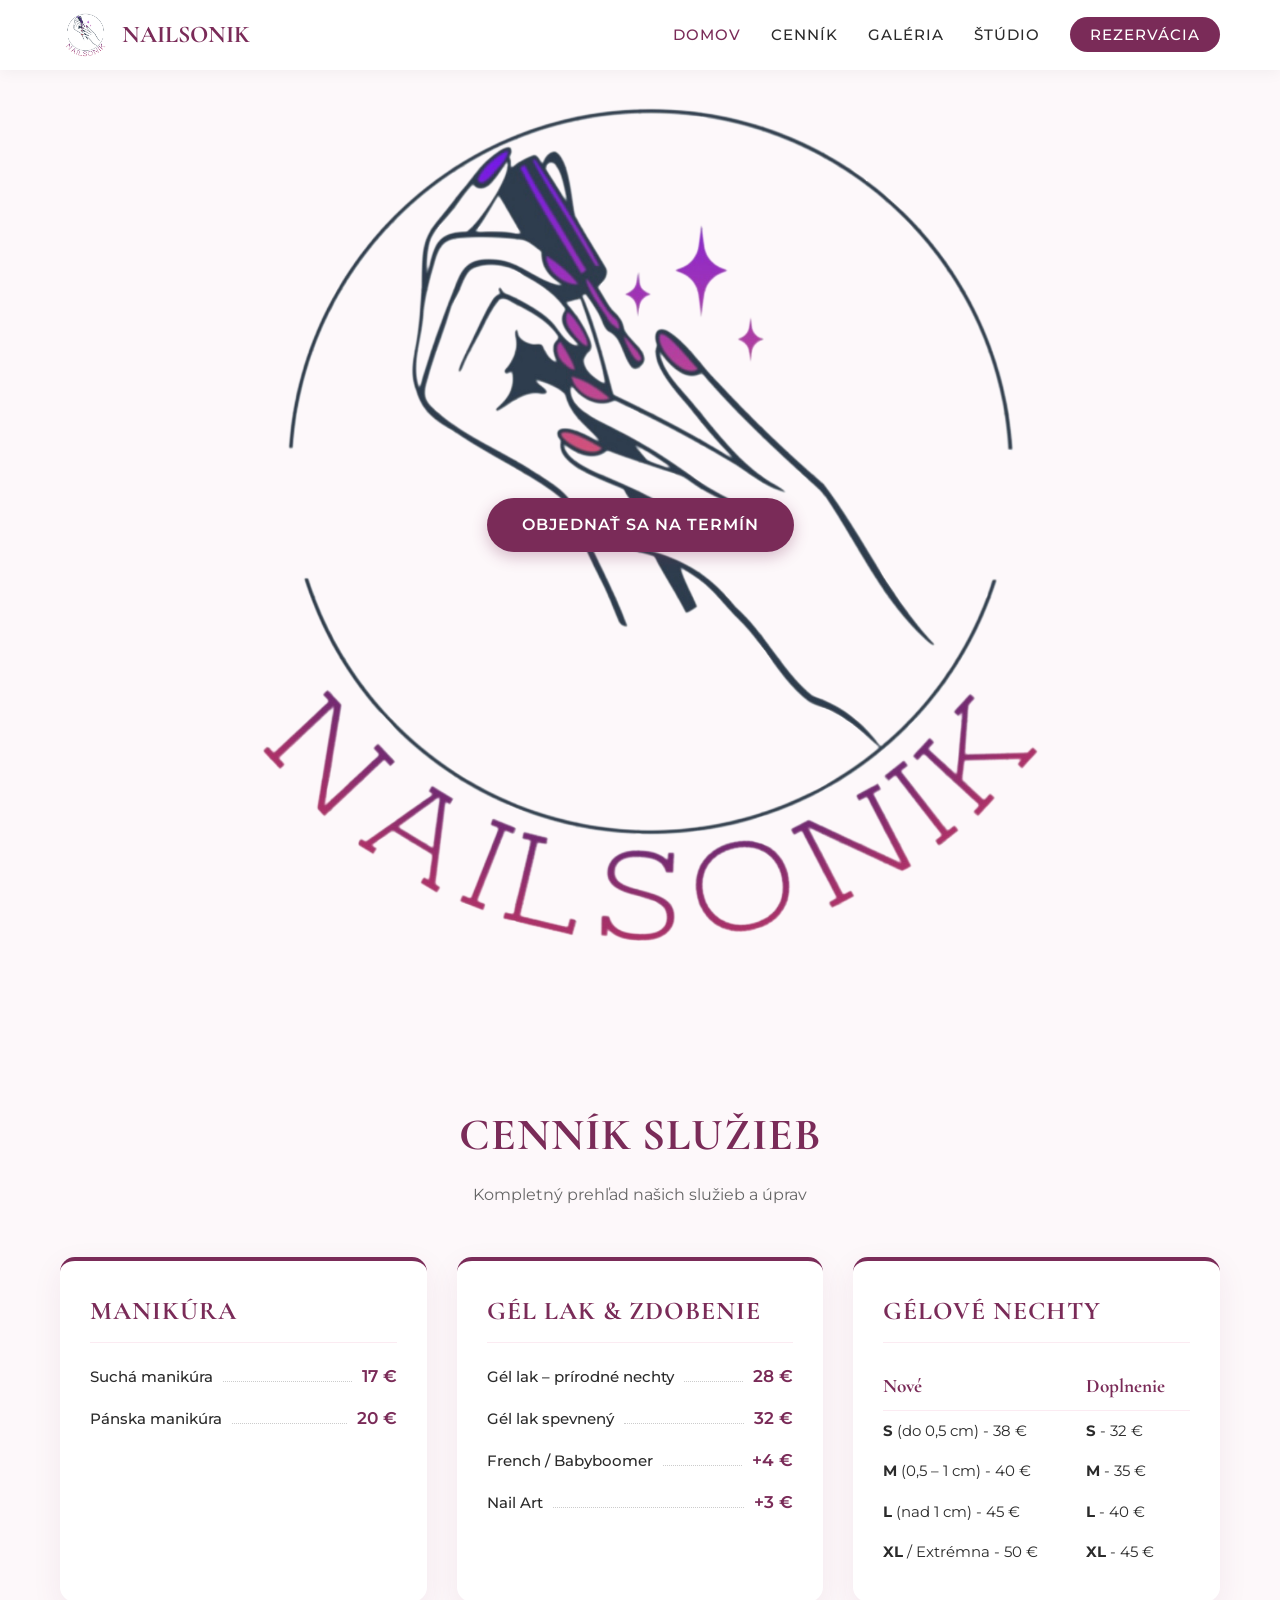
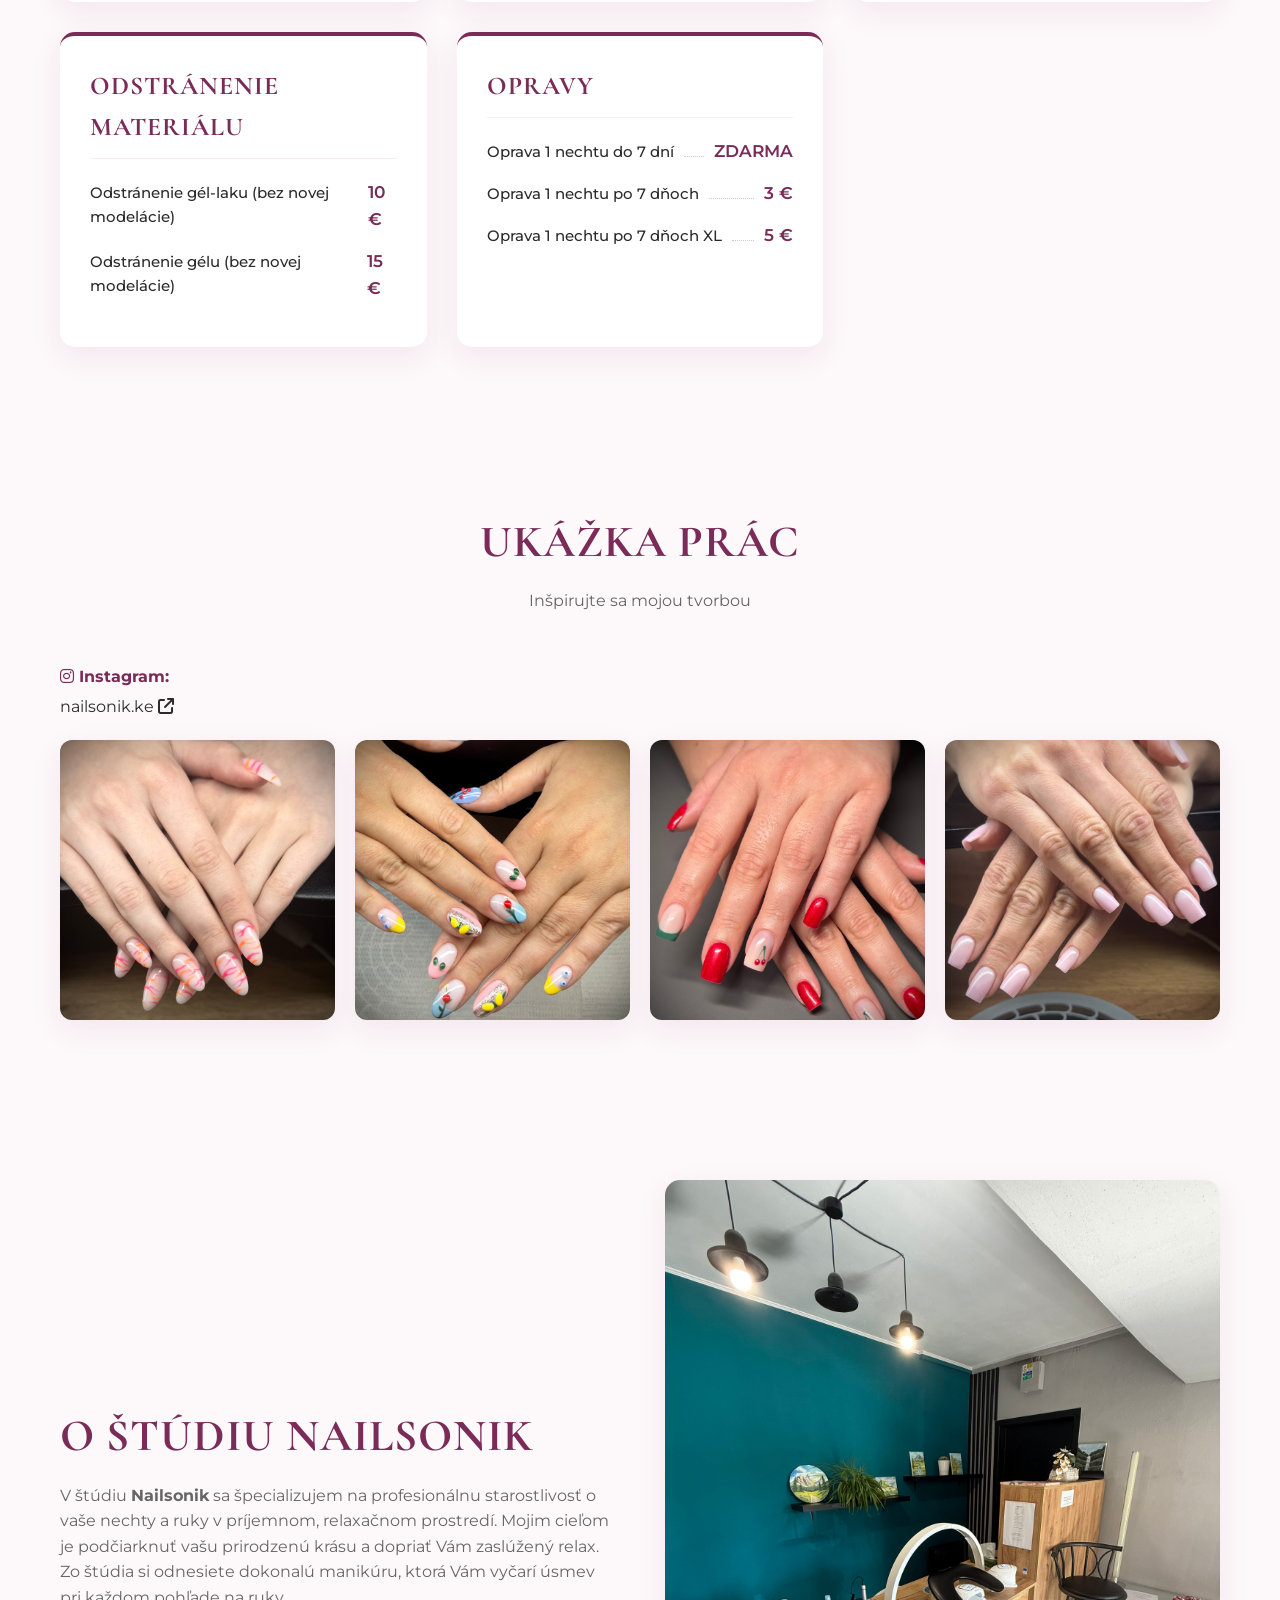
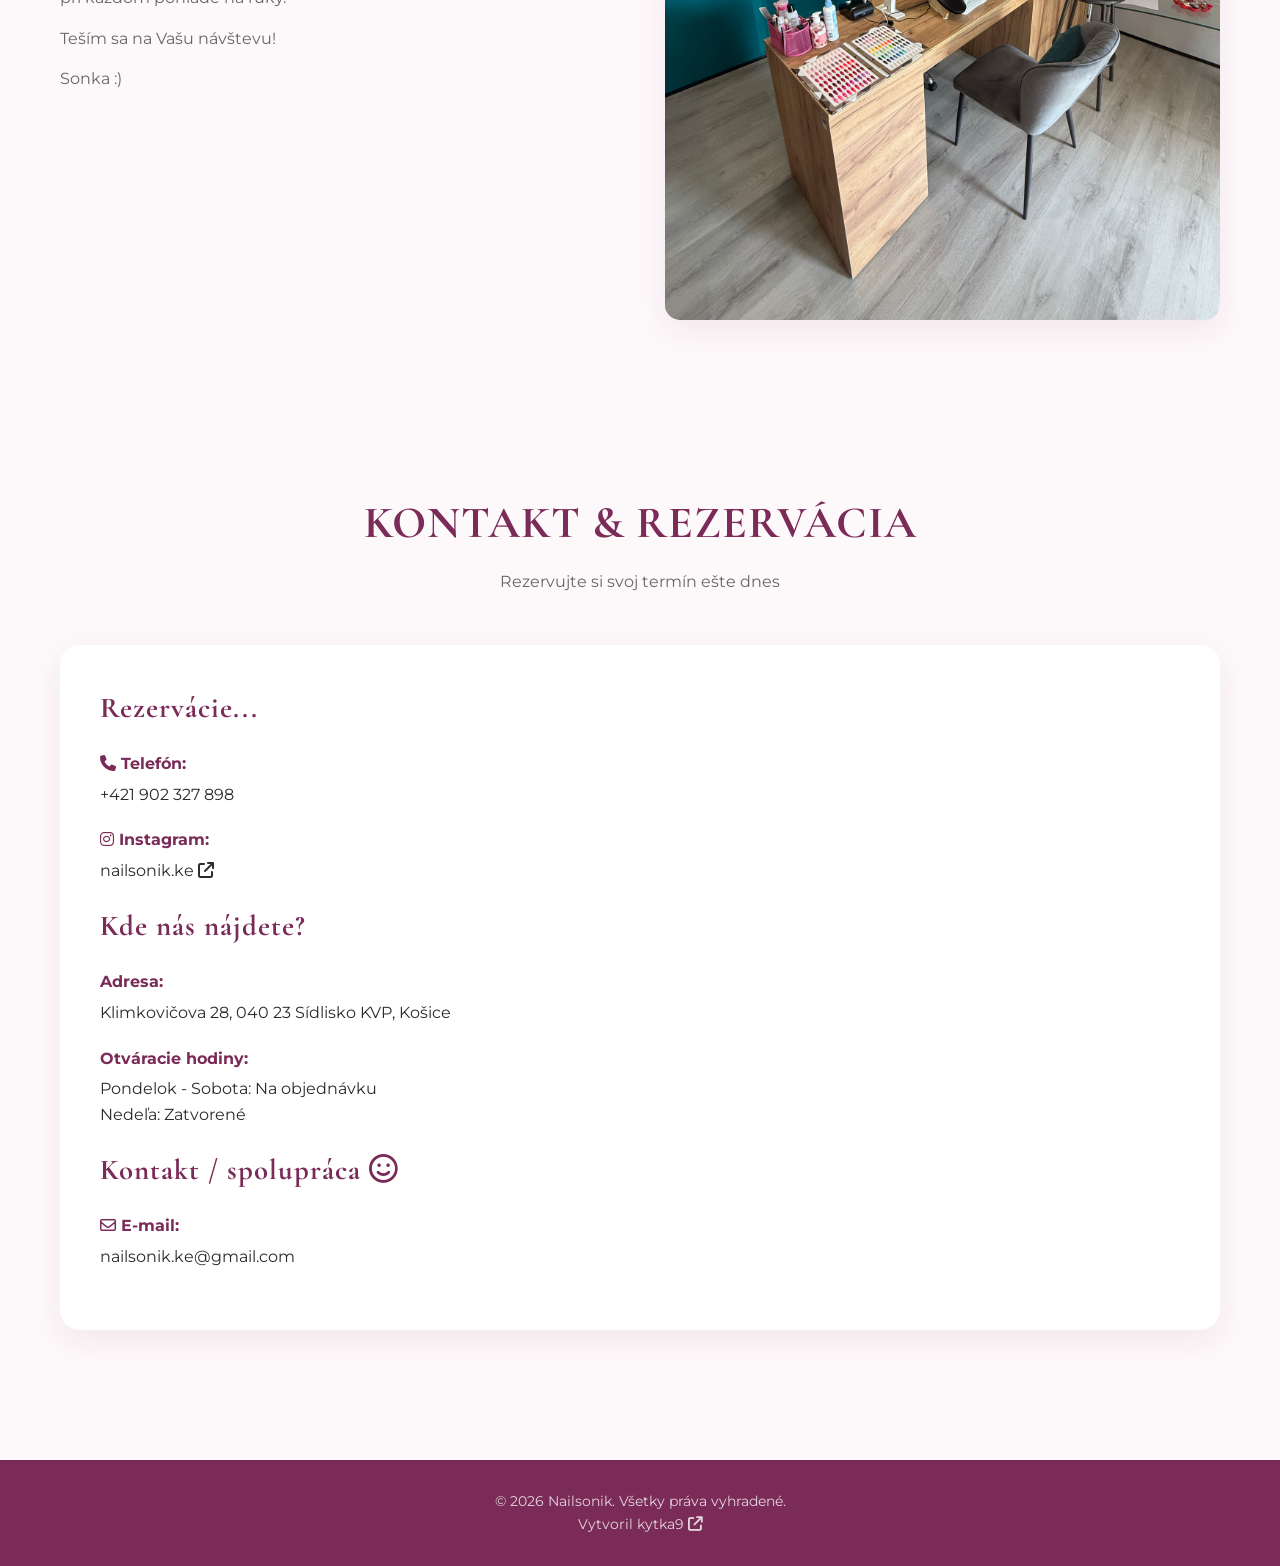
==== index.html @ 8c7764cb "add burger menu for mobile devices" ====
<!DOCTYPE html>
<html lang="sk">

<head>
  <meta charset="UTF-8">
  <meta name="viewport" content="width=device-width, initial-scale=1.0">
  <title>Nailsonik | Nechtové štúdio</title>
  <meta name="author" content="Nailsonik">
  <meta name="description"
    content="Profesionálna úprava nechtov, manikúra a nechtový dizajn v Košiciach. Doprajte svojim rukám starostlivosť a štýlový vzhľad v štúdiu Nailsonik.">
  <meta name="keywords"
    content="Nailsonik, nechtové štúdio Košice, manikúra Košice, gélové nechty, úprava nechtov, nail art">
  <meta name="robots" content="index, follow">
  <link rel="canonical" href="https://nailsonik.sk/">
  <meta name="theme-color" content="#7a2b58">
  <!-- Open Graph -->
  <meta property="og:type" content="website">
  <meta property="og:url" content="https://www.nailsonik.sk/">
  <meta property="og:title" content="Nailsonik | Nechtové štúdio">
  <meta property="og:description"
    content="Profesionálna manikúra, gélové nechty a dizajnová úprava nechtov. Objednajte sa ešte dnes!">
  <meta property="og:image" content="https://nailsonik.sk/assets/img/logo.jpg">
  <!-- Icon -->
  <link rel="icon" href="./favicon.ico" sizes="48x48">
  <link rel="icon" type="image/png" sizes="32x32" href="./assets/img/favicons/favicon-32x32.png" />
  <link rel="apple-touch-icon" sizes="180x180" href="./assets/img/favicons/apple-touch-icon.png" />
  <!-- Google Fonts -->
  <link rel="preconnect" href="https://fonts.googleapis.com">
  <link rel="preconnect" href="https://fonts.gstatic.com" crossorigin>
  <link
    href="https://fonts.googleapis.com/css2?family=Cormorant+Garamond:wght@400;600;700&family=Montserrat:wght@300;400;500;600&display=swap"
    rel="stylesheet">
  <link rel="stylesheet" href="https://cdnjs.cloudflare.com/ajax/libs/font-awesome/6.5.1/css/all.min.css">
  <!-- CSS -->
  <link rel="stylesheet" href="./assets/css/style.css">
</head>

<body>

  <!-- Navigácia -->
  <header>
    <div class="nav-container">
      <a href="#home" class="logo">
        <img src="./assets/img/logo.png" alt="Nailsonik Logo">
        NAILSONIK
      </a>
      <!-- Mobile -->
      <button class="menu-toggle" id="menu-toggle" aria-label="Otvoriť menu">
        <span class="bar"></span>
        <span class="bar"></span>
        <span class="bar"></span>
      </button>
      <!-- PC -->
      <ul class="nav-links" id="nav-links">
        <li><a href="#home">Domov</a></li>
        <li><a href="#services">Cenník</a></li>
        <li><a href="#gallery">Galéria</a></li>
        <li><a href="#about">Štúdio</a></li>
        <li><a href="#contact" class="btn-reserve">Rezervácia</a></li>
      </ul>
    </div>
  </header>

  <!-- Hero Section -->
  <section id="home" class="hero">
    <div class="hero-content">
      <!-- <img src="./assets/img/logo.png" alt="Nailsonik Logo Large"> -->
      <!-- <h1>Nailsonik</h1> -->
      <!-- <p>Profesionálna starostlivosť o vaše nechty s estetickým dotykom</p> -->
      <a href="#contact" class="cta-button">Objednať sa na termín</a>
    </div>
  </section>

  <!-- Cenník Služieb -->
  <section id="services">
    <h2 class="section-title">Cenník Služieb</h2>
    <p class="section-subtitle">Kompletný prehľad našich služieb a úprav</p>

    <div class="pricelist-grid">

      <!-- Manikúra -->
      <div class="price-card">
        <h3>Manikúra</h3>
        <div class="price-item">
          <span class="name">Suchá manikúra</span>
          <span class="dots"></span>
          <span class="price">17 €</span>
        </div>
        <div class="price-item">
          <span class="name">Pánska manikúra</span>
          <span class="dots"></span>
          <span class="price">20 €</span>
        </div>
      </div>

      <!-- Gél Lak a Zdobenie -->
      <div class="price-card">
        <h3>Gél Lak & Zdobenie</h3>
        <div class="price-item">
          <span class="name">Gél lak – prírodné nechty</span>
          <span class="dots"></span>
          <span class="price">28 €</span>
        </div>
        <div class="price-item">
          <span class="name">Gél lak spevnený</span>
          <span class="dots"></span>
          <span class="price">32 €</span>
        </div>
        <div class="price-item">
          <span class="name">French / Babyboomer</span>
          <span class="dots"></span>
          <span class="price">+4 €</span>
        </div>
        <div class="price-item">
          <span class="name">Nail Art</span>
          <span class="dots"></span>
          <span class="price">+3 €</span>
        </div>
      </div>

      <!-- Gélové Nechty -->
      <div class="price-card" style="grid-column: span 1;">
        <h3>Gélové Nechty</h3>
        <table class="gel-nails-table">
          <thead>
            <tr>
              <th>Nové</th>
              <th>Doplnenie</th>
            </tr>
          </thead>
          <tbody>
            <tr>
              <td><strong>S</strong> (do 0,5 cm) - 38 €</td>
              <td><strong>S</strong> - 32 €</td>
            </tr>
            <tr>
              <td><strong>M</strong> (0,5 – 1 cm) - 40 €</td>
              <td><strong>M</strong> - 35 €</td>
            </tr>
            <tr>
              <td><strong>L</strong> (nad 1 cm) - 45 €</td>
              <td><strong>L</strong> - 40 €</td>
            </tr>
            <tr>
              <td><strong>XL</strong> / Extrémna - 50 €</td>
              <td><strong>XL</strong> - 45 €</td>
            </tr>
          </tbody>
        </table>
      </div>

      <!-- Odstránenie Materiálu -->
      <div class="price-card">
        <h3>Odstránenie Materiálu</h3>
        <div class="price-item">
          <span class="name">Odstránenie gél-laku (bez novej modelácie)</span>
          <span class="dots"></span>
          <span class="price">10 €</span>
        </div>
        <div class="price-item">
          <span class="name">Odstránenie gélu (bez novej modelácie)</span>
          <span class="dots"></span>
          <span class="price">15 €</span>
        </div>
      </div>

      <!-- Opravy -->
      <div class="price-card">
        <h3>Opravy</h3>
        <div class="price-item">
          <span class="name">Oprava 1 nechtu do 7 dní</span>
          <span class="dots"></span>
          <span class="price">ZDARMA</span>
        </div>
        <div class="price-item">
          <span class="name">Oprava 1 nechtu po 7 dňoch</span>
          <span class="dots"></span>
          <span class="price">3 €</span>
        </div>
        <div class="price-item">
          <span class="name">Oprava 1 nechtu po 7 dňoch XL</span>
          <span class="dots"></span>
          <span class="price">5 €</span>
        </div>
      </div>

    </div>
  </section>

  <!-- Galéria -->
  <section id="gallery">
    <h2 class="section-title">Ukážka Prác</h2>
    <p class="section-subtitle">Inšpirujte sa mojou tvorbou</p>
    <div class="info-item">
      <strong><i class="fa-brands fa-instagram"></i>&nbsp;Instagram:</strong>
      <p><a href="https://www.instagram.com/nailsonik.ke/">nailsonik.ke&nbsp;<i
            class="fa-solid fa-arrow-up-right-from-square"></i></a></p>
    </div>

    <div class="gallery-grid">
      <div class="gallery-item">
        <img src="./assets/img/nails/IMG_0197.JPG" alt="Nail Art 1">
      </div>
      <div class="gallery-item">
        <img src="./assets/img/nails/IMG_0200 2.JPG" alt="Nail Art 2">
      </div>
      <div class="gallery-item">
        <img src="./assets/img/nails/IMG_0204 2.JPG" alt="Nail Art 3">
      </div>
      <div class="gallery-item">
        <img src="./assets/img/nails/IMG_0206 2.JPG" alt="Nail Art 4">
      </div>
    </div>
  </section>

  <!-- O nás -->
  <section id="about">
    <div class="about-content">
      <div class="about-text">
        <h2 class="section-title" style="text-align: left;">O Štúdiu Nailsonik</h2>
        <p>V štúdiu <strong>Nailsonik</strong> sa špecializujem na profesionálnu starostlivosť o vaše nechty a ruky v
          príjemnom, relaxačnom prostredí. Mojim cieľom je podčiarknuť vašu prirodzenú krásu a dopriať Vám zaslúžený
          relax. Zo štúdia si odnesiete dokonalú manikúru, ktorá Vám vyčarí úsmev pri každom pohľade na ruky.</p>
        <p>Teším sa na Vašu návštevu!</p>
        <p>Sonka &#58;&#41;</p>
      </div>
      <div class="about-image">
        <img src="./assets/img/IMG_3388.jpg" alt="Salon Interior">
      </div>
    </div>
  </section>

  <!-- Kontakt a Rezervácia -->
  <section id="contact">
    <h2 class="section-title">Kontakt & Rezervácia</h2>
    <p class="section-subtitle">Rezervujte si svoj termín ešte dnes</p>

    <div class="contact-container">
      <div class="contact-info">
        <h3>Rezervácie...</h3>
        <div class="info-item">
          <strong><i class="fa-solid fa-phone"></i>&nbsp;Telefón:</strong>
          <p>+421 902 327 898</p>
        </div>
        <div class="info-item">
          <strong><i class="fa-brands fa-instagram"></i>&nbsp;Instagram:</strong>
          <p><a href="https://www.instagram.com/nailsonik.ke/">nailsonik.ke&nbsp;<i
                class="fa-solid fa-arrow-up-right-from-square"></i></a></p>
        </div>
        <h3>Kde nás nájdete?</h3>
        <div class="info-item">
          <strong>Adresa:</strong>
          <p>Klimkovičova 28, 040 23 Sídlisko KVP, Košice</p>
        </div>
        <div class="info-item">
          <strong>Otváracie hodiny:</strong>
          <p>Pondelok - Sobota: Na objednávku<br>Nedeľa: Zatvorené</p>
        </div>
        <h3>Kontakt / spolupráca <i class="fa-regular fa-face-smile"></i></h3>
        <div class="info-item">
          <strong><i class="fa-regular fa-envelope"></i>&nbsp;E-mail:</strong>
          <p>nailsonik.ke@gmail.com</p>
        </div>
      </div>
    </div>
  </section>

  <!-- Footer -->
  <footer>
    <p>&copy; 2026 Nailsonik. Všetky práva vyhradené.</p>
    <p>Vytvoril <a href="https://github.com/kytka9" target="_blank">kytka9 <i
          class="fa-solid fa-arrow-up-right-from-square"></i></a></p>
  </footer>

  <!-- JavaScript pre SPA Interaktivitu -->
  <script src="./assets/js/script.js"></script>
</body>

</html>
---- assets/css/style.css ----
:root {
    --primary: #7a2b58;
    --primary-light: #fbebf2;
    --accent: #a03c73;
    --text-dark: #2b2b2b;
    --text-muted: #666666;
    --bg-light: #fdf8fa;
    --white: #ffffff;
    --shadow: 0 10px 30px rgba(122, 43, 88, 0.08);
    --transition: all 0.3s ease;
}

* {
    margin: 0;
    padding: 0;
    box-sizing: border-box;
}

html {
    scroll-behavior: smooth;
}

body {
    font-family: "Montserrat", sans-serif;
    color: var(--text-dark);
    background-color: var(--bg-light);
    line-height: 1.6;
}

h1,
h2,
h3,
h4 {
    font-family: "Cormorant Garamond", serif;
    letter-spacing: 1px;
}

/* Header & Navigation */
header {
    position: fixed;
    top: 0;
    left: 0;
    width: 100%;
    background: rgba(255, 255, 255, 0.95);
    backdrop-filter: blur(8px);
    z-index: 1000;
    box-shadow: 0 2px 15px rgba(0, 0, 0, 0.05);
    transition: var(--transition);
}

.nav-container {
    max-width: 1200px;
    margin: 0 auto;
    display: flex;
    justify-content: space-between;
    align-items: center;
    padding: 10px 20px;
}

.logo {
    display: flex;
    align-items: center;
    gap: 12px;
    text-decoration: none;
    color: var(--primary);
    font-family: "Cormorant Garamond", serif;
    font-size: 1.5rem;
    font-weight: 700;
}

.logo img {
    height: 50px;
    width: auto;
    border-radius: 50%;
}

.nav-links {
    display: flex;
    list-style: none;
    gap: 30px;
}

.nav-links a {
    text-decoration: none;
    color: var(--text-dark);
    font-weight: 500;
    font-size: 0.95rem;
    transition: var(--transition);
    text-transform: uppercase;
    letter-spacing: 1px;
}

.nav-links a:hover,
.nav-links a.active {
    color: var(--primary);
}

.btn-reserve {
    background: var(--primary);
    color: var(--white) !important;
    padding: 8px 20px;
    border-radius: 25px;
    transition: var(--transition) !important;
}

.btn-reserve:hover {
    background: var(--accent);
    transform: translateY(-2px);
}

/* Hero Section */
.hero {
    height: 110vh;
    display: flex;
    align-items: center;
    justify-content: center;
    text-align: center;
    background:
        linear-gradient(rgba(253, 248, 250, 0.0), rgba(253, 248, 250, 0.0)),
        url("../img/logo.png");
    background-position: center;
    background-repeat: no-repeat;
    background-size: contain;
    max-width: 100%;
    padding: 0 20px;
    margin-top: 30px;
}

.hero-content {
    max-width: 800px;
}

.hero img {
    width: 360px;
    height: 360px;
    margin-bottom: 20px;
    animation: fadeIn 1.5s ease;
}

.hero h1 {
    font-size: 3.5rem;
    color: var(--primary);
    margin-bottom: 15px;
    text-transform: uppercase;
}

.hero p {
    font-size: 1.2rem;
    /* color: var(--text-muted); */
    margin-bottom: 30px;
}

.cta-button {
    display: inline-block;
    background: var(--primary);
    color: var(--white);
    padding: 14px 35px;
    text-decoration: none;
    border-radius: 30px;
    font-weight: 600;
    letter-spacing: 1px;
    text-transform: uppercase;
    box-shadow: 0 5px 15px rgba(122, 43, 88, 0.3);
    transition: var(--transition);
}

.cta-button:hover {
    background: var(--accent);
    transform: translateY(-3px);
    box-shadow: 0 8px 20px rgba(122, 43, 88, 0.4);
}

/* Sections Common */
section {
    padding: 80px 20px;
    max-width: 1200px;
    margin: 0 auto;
}

.section-title {
    text-align: center;
    font-size: 2.8rem;
    color: var(--primary);
    margin-bottom: 10px;
    text-transform: uppercase;
}

.section-subtitle {
    text-align: center;
    color: var(--text-muted);
    margin-bottom: 50px;
    font-size: 1rem;
}

/* Price List Section */
.pricelist-grid {
    display: grid;
    grid-template-columns: repeat(auto-fit, minmax(320px, 1fr));
    gap: 30px;
}

.price-card {
    background: var(--white);
    padding: 30px;
    border-radius: 15px;
    box-shadow: var(--shadow);
    border-top: 4px solid var(--primary);
    transition: var(--transition);
}

.price-card:hover {
    transform: translateY(-5px);
}

.price-card h3 {
    font-size: 1.6rem;
    color: var(--primary);
    margin-bottom: 20px;
    padding-bottom: 10px;
    border-bottom: 1px solid var(--primary-light);
    text-transform: uppercase;
}

.price-item {
    display: flex;
    justify-content: space-between;
    align-items: baseline;
    margin-bottom: 15px;
}

.price-item .name {
    font-size: 0.95rem;
    color: var(--text-dark);
    font-weight: 500;
}

.price-item .dots {
    flex-grow: 1;
    border-bottom: 1px dotted #ccc;
    margin: 0 10px;
}

.price-item .price {
    font-weight: 600;
    color: var(--primary);
    font-size: 1.05rem;
}

/* Dual Column List for Gel Nails */
.gel-nails-table {
    width: 100%;
    border-collapse: collapse;
    margin-top: 15px;
}

.gel-nails-table th,
.gel-nails-table td {
    padding: 8px 0;
    text-align: left;
    font-size: 0.95rem;
}

.gel-nails-table th {
    color: var(--primary);
    font-family: "Cormorant Garamond", serif;
    font-size: 1.2rem;
    border-bottom: 1px solid var(--primary-light);
}

/* Gallery Section */
.gallery-grid {
    display: grid;
    grid-template-columns: repeat(auto-fit, minmax(250px, 1fr));
    gap: 20px;
}

.gallery-item {
    position: relative;
    border-radius: 12px;
    overflow: hidden;
    height: 280px;
    box-shadow: var(--shadow);
}

.gallery-item img {
    width: 100%;
    height: 100%;
    object-fit: cover;
    transition: var(--transition);
}

.gallery-item:hover img {
    transform: scale(1.08);
}

/* About Section */
.about-content {
    display: grid;
    grid-template-columns: 1fr 1fr;
    gap: 50px;
    align-items: center;
}

.about-text p {
    margin-bottom: 15px;
    color: var(--text-muted);
}

.about-image img {
    width: 100%;
    border-radius: 15px;
    box-shadow: var(--shadow);
}

/* Contact & Booking Section */
.contact-container {
    display: grid;
    grid-template-columns: 1fr 1fr;
    gap: 40px;
    background: var(--white);
    padding: 40px;
    border-radius: 20px;
    box-shadow: var(--shadow);
}

.contact-info h3 {
    font-size: 1.8rem;
    color: var(--primary);
    margin-bottom: 20px;
}

.info-item {
    margin-bottom: 20px;
}

.info-item strong {
    display: block;
    color: var(--primary);
    margin-bottom: 5px;
}

.info-item a {
    color: var(--text-dark);
    text-decoration: none;
    transition: var(--transition);
}

.info-item a:hover {
    color: var(--primary);
}

.booking-form .form-group {
    margin-bottom: 20px;
}

.booking-form label {
    display: block;
    margin-bottom: 5px;
    font-weight: 500;
    font-size: 0.9rem;
}

.booking-form input,
.booking-form select,
.booking-form textarea {
    width: 100%;
    padding: 12px;
    border: 1px solid #ddd;
    border-radius: 8px;
    font-family: inherit;
    outline: none;
    transition: var(--transition);
}

.booking-form input:focus,
.booking-form select:focus,
.booking-form textarea:focus {
    border-color: var(--primary);
}

.submit-btn {
    width: 100%;
    background: var(--primary);
    color: var(--white);
    border: none;
    padding: 14px;
    border-radius: 8px;
    font-weight: 600;
    cursor: pointer;
    transition: var(--transition);
}

.submit-btn:hover {
    background: var(--accent);
}

/* Footer */
footer {
    background: var(--primary);
    color: var(--white);
    text-align: center;
    padding: 30px 20px;
    margin-top: 50px;
}

footer p {
    font-size: 0.9rem;
    opacity: 0.8;
}

footer a {
    color: inherit;
    text-decoration: none;
    transition: var(--transition);
}

footer a:hover {
    color: var(--primary-light);
}

/* Animations & Responsive */
/* @keyframes fadeIn {
    from {
        opacity: 0;
        transform: translateY(20px);
    }
    to {
        opacity: 1;
        transform: translateY(0);
    }
}

@media (max-width: 768px) {
    .nav-links {
        display: none;
    }
    .hero h1 {
        font-size: 2.5rem;
    }
    .about-content,
    .contact-container {
        grid-template-columns: 1fr;
    }
} */

/* Base štýl pre hamburger tlačidlo (na počítači je skryté) */
.menu-toggle {
    display: none;
    flex-direction: column;
    justify-content: space-between;
    width: 28px;
    height: 20px;
    background: transparent;
    border: none;
    cursor: pointer;
    padding: 0;
    z-index: 1001;
}

.menu-toggle .bar {
    height: 3px;
    width: 100%;
    background-color: var(--primary);
    border-radius: 3px;
    transition: var(--transition);
}

/* Animations & Responsive */
@keyframes fadeIn {
    from {
        opacity: 0;
        transform: translateY(20px);
    }
    to {
        opacity: 1;
        transform: translateY(0);
    }
}

/* MOBILNÉ ZOBRAZENIE (nahraď pôvodný @media (max-width: 768px) týmto) */
@media (max-width: 768px) {
    .menu-toggle {
        display: flex; /* Zobrazíme tlačidlo na mobiloch */
    }

    .nav-links {
        display: flex;
        flex-direction: column;
        justify-content: center;
        align-items: center;
        position: fixed;
        top: 0;
        right: -100%; /* Skryté za pravým okrajom */
        width: 75%;
        height: 100vh;
        background-color: rgba(255, 255, 255, 0.98);
        backdrop-filter: blur(10px);
        box-shadow: -5px 0 20px rgba(0, 0, 0, 0.1);
        gap: 25px;
        transition: right 0.35s ease-in-out;
        z-index: 1000;
    }

    /* Keď je menu otvorené */
    .nav-links.active {
        right: 0;
    }

    /* Animácia tlačidla na krížik (X) */
    .menu-toggle.active .bar:nth-child(1) {
        transform: translateY(8.5px) rotate(45deg);
    }

    .menu-toggle.active .bar:nth-child(2) {
        opacity: 0;
    }

    .menu-toggle.active .bar:nth-child(3) {
        transform: translateY(-8.5px) rotate(-45deg);
    }

    .hero h1 {
        font-size: 2.5rem;
    }

    .about-content,
    .contact-container {
        grid-template-columns: 1fr;
    }
}
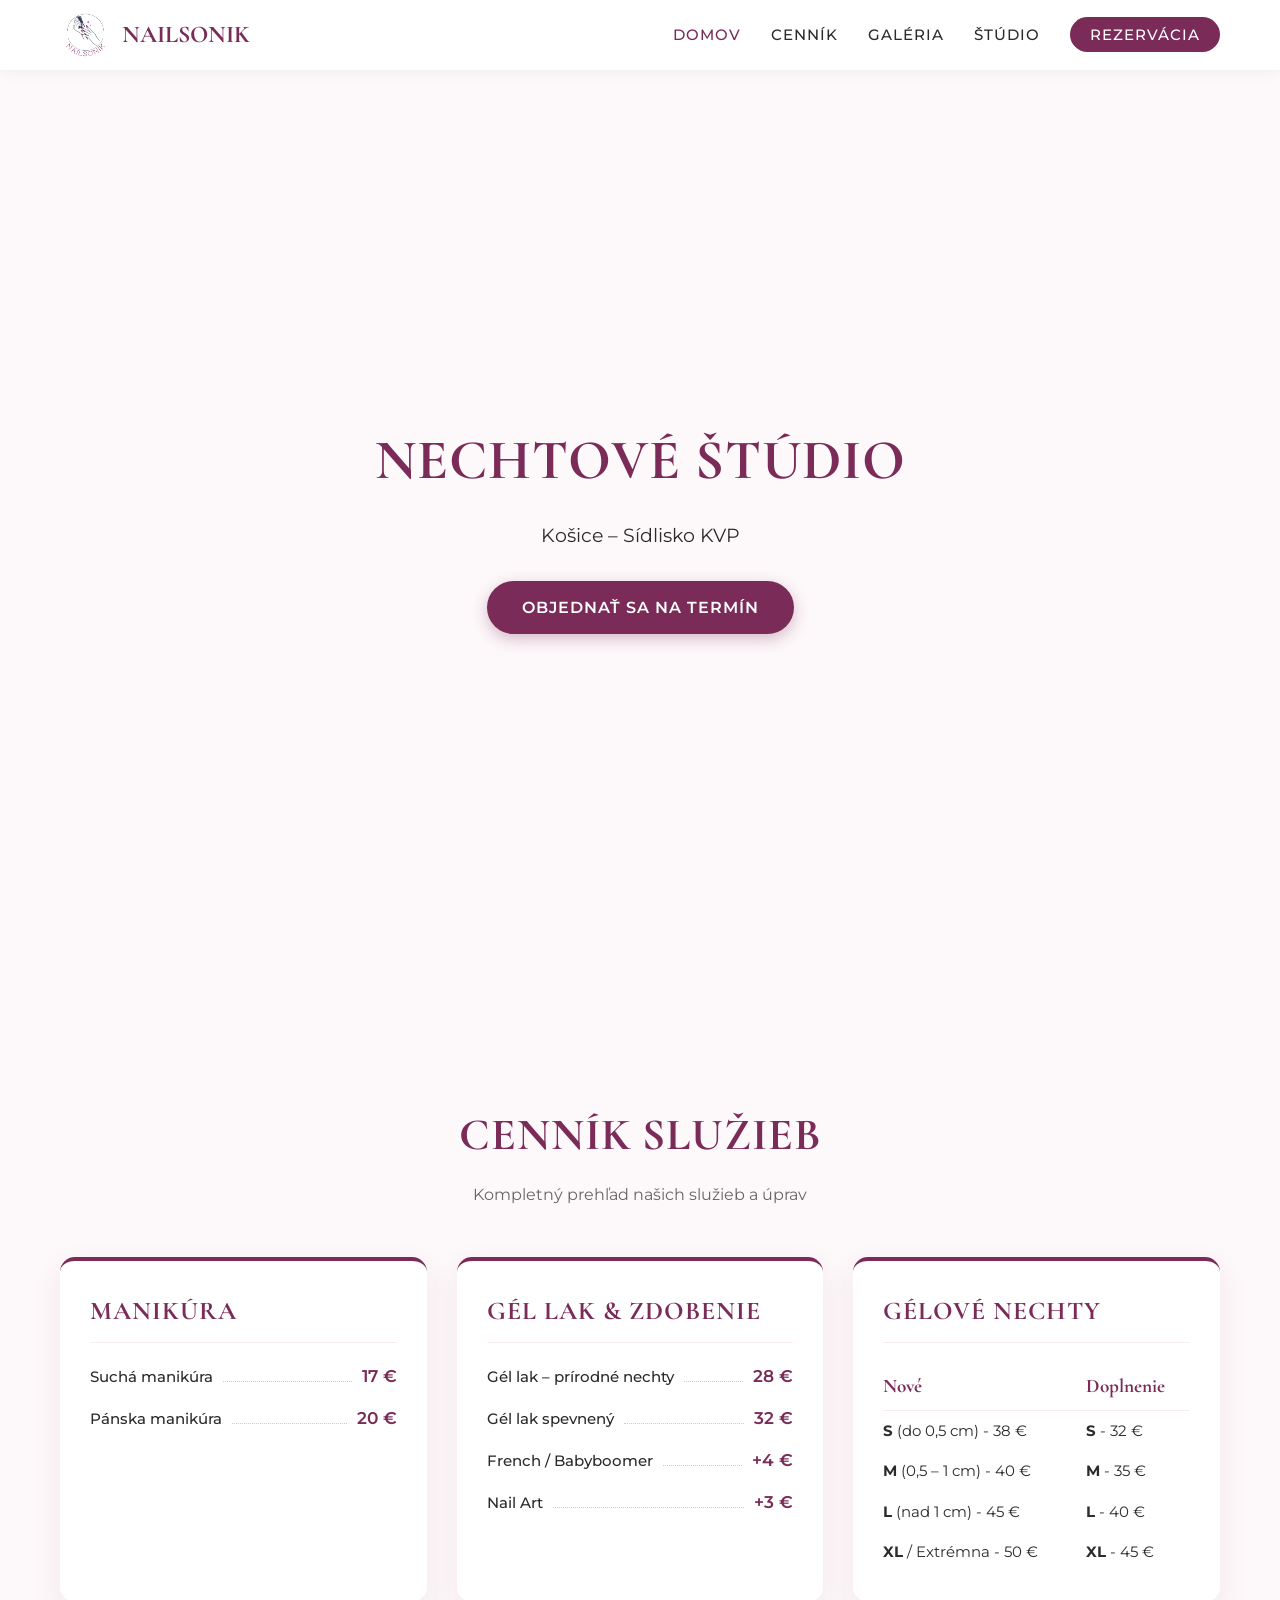
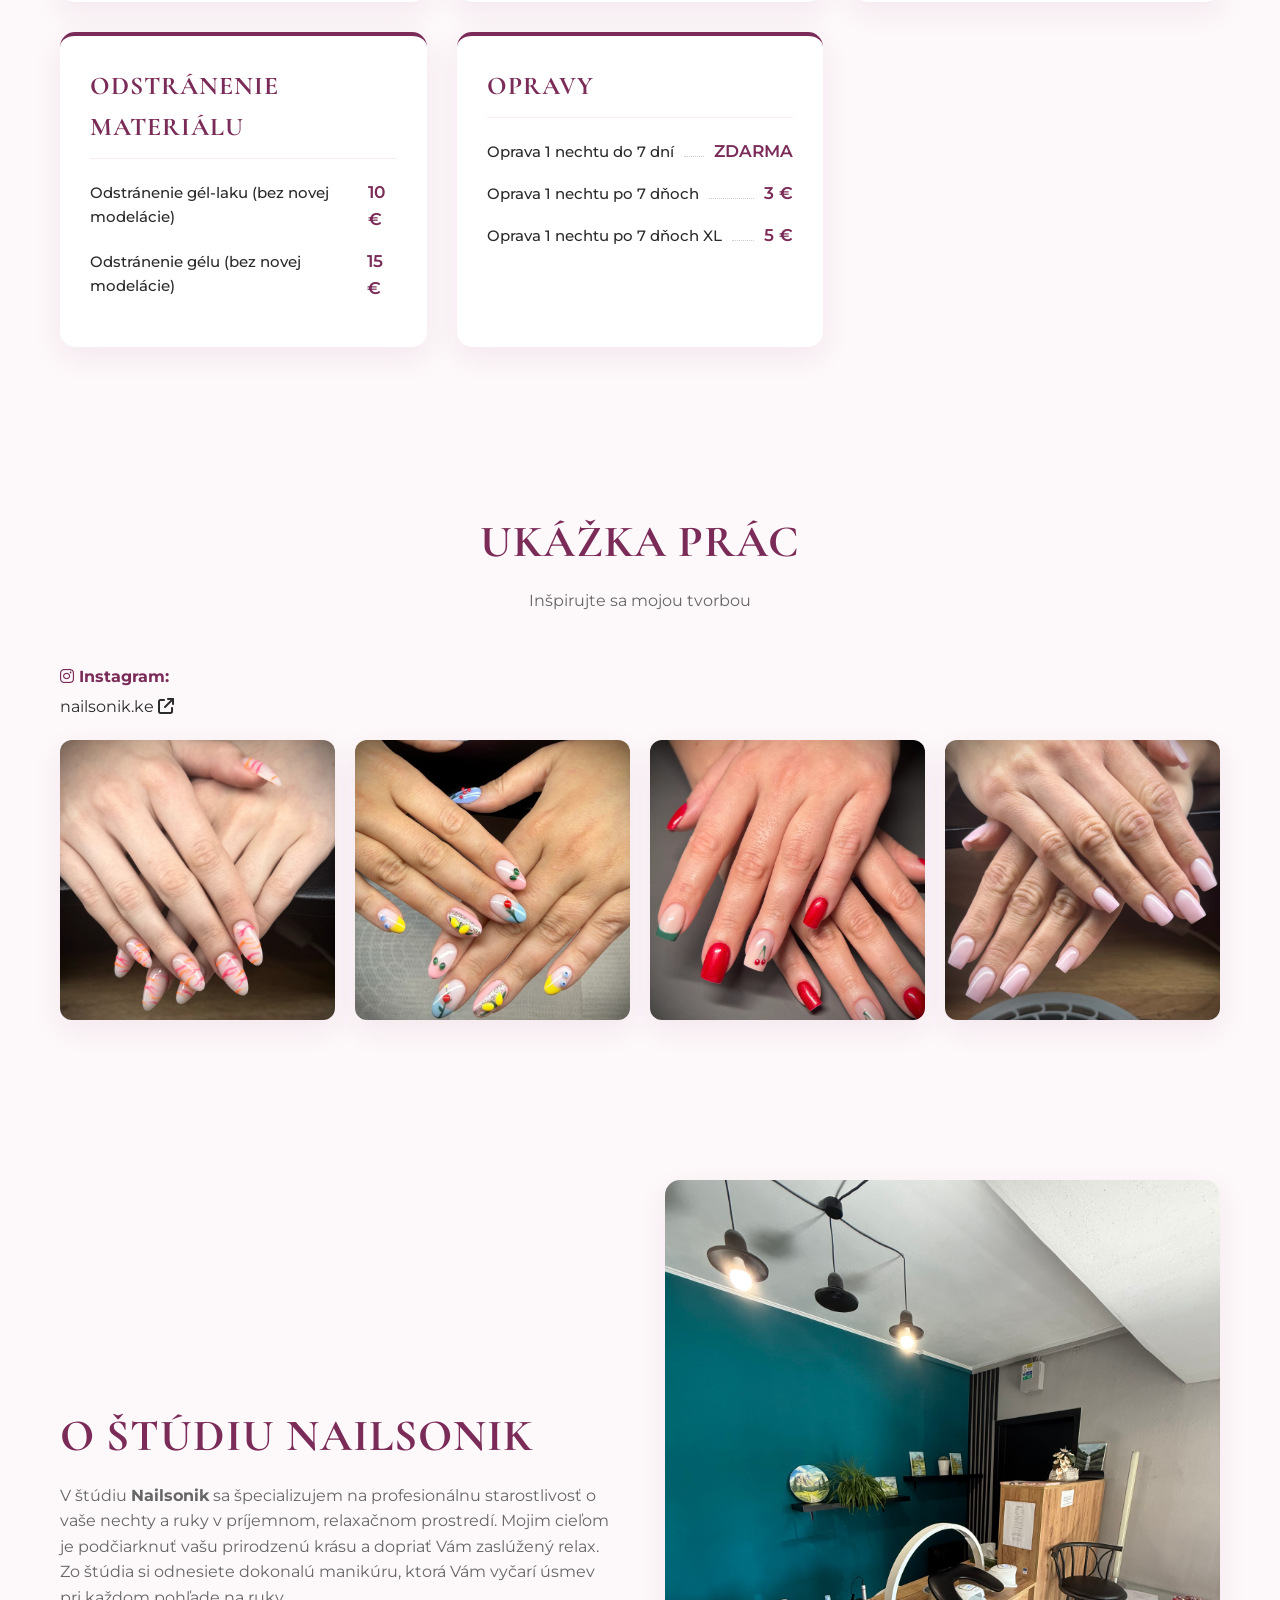
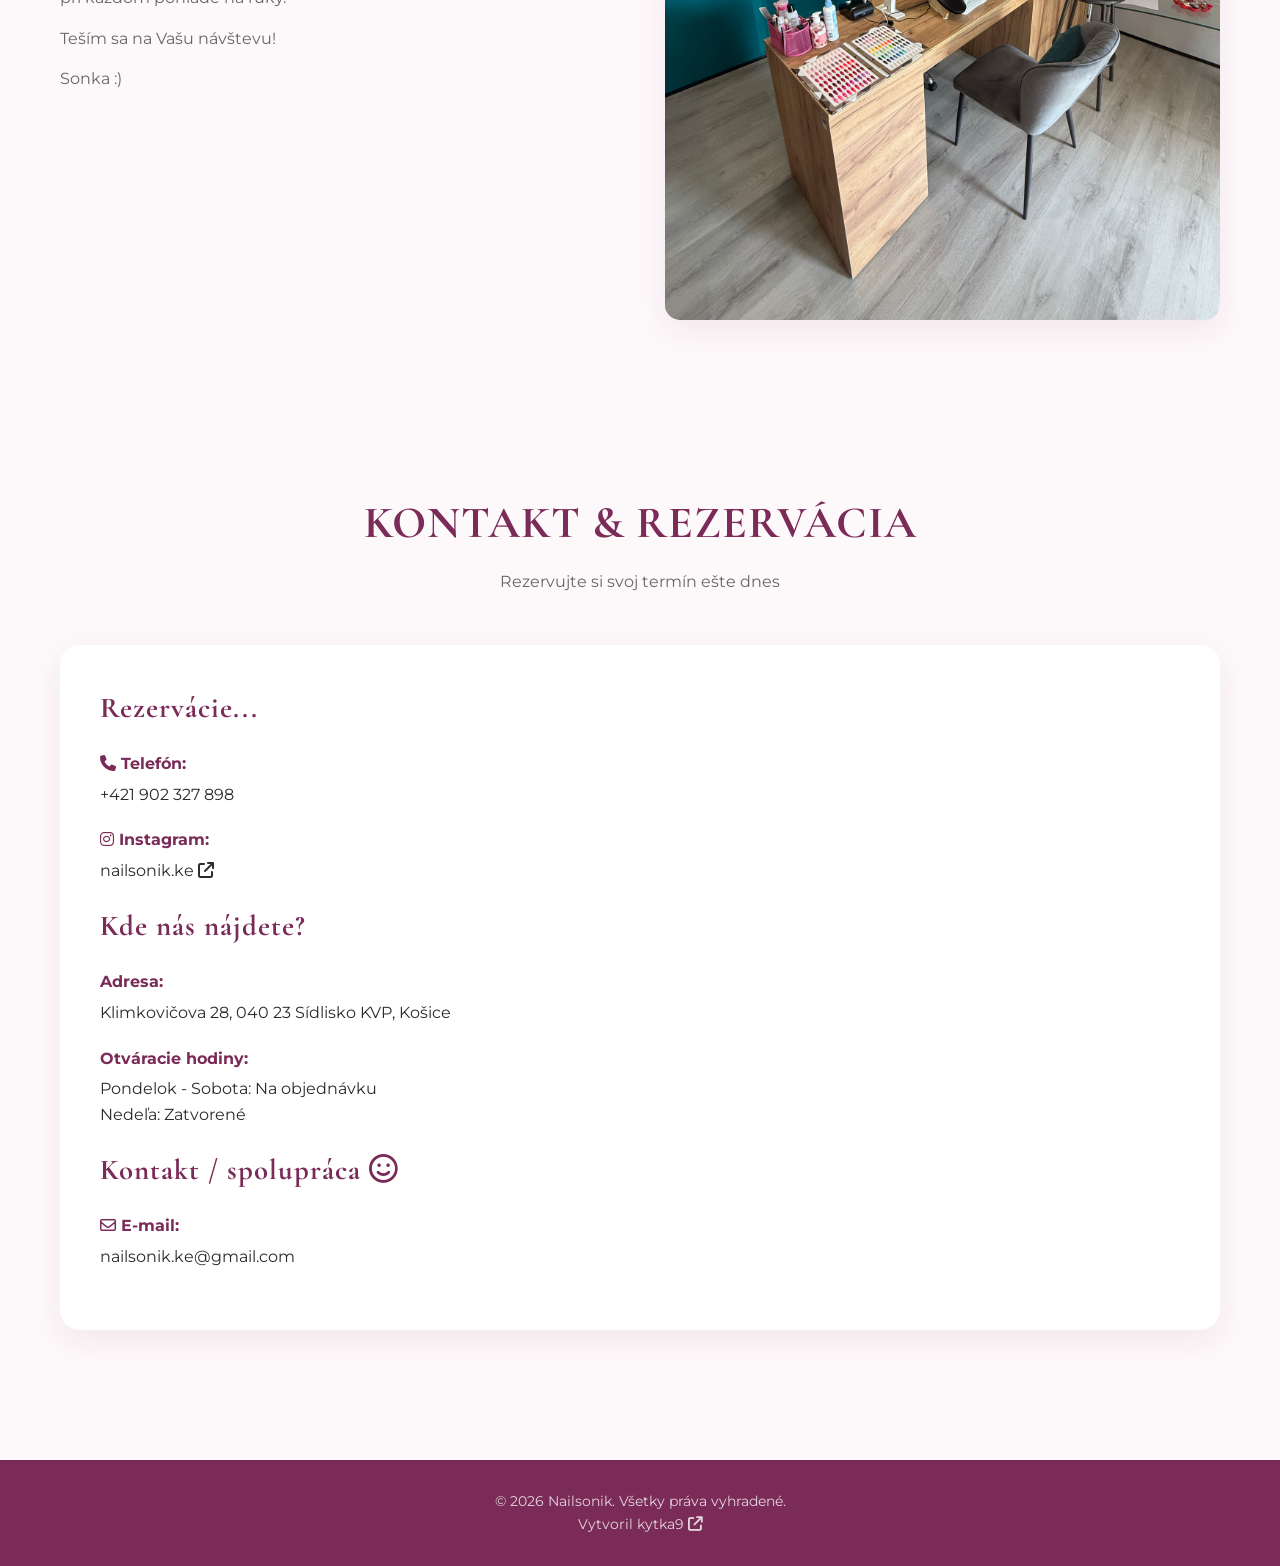
==== commit 4a239f85: "add img alt, convert to webp" ====
--- a/index.html
+++ b/index.html
@@ -4,7 +4,7 @@
 <head>
   <meta charset="UTF-8">
   <meta name="viewport" content="width=device-width, initial-scale=1.0">
-  <title>Nailsonik | Nechtové štúdio</title>
+  <title>Nechtové štúdio Košice | Manikúra – Nailsonik</title>
   <meta name="author" content="Nailsonik">
   <meta name="description"
     content="Profesionálna úprava nechtov, manikúra a nechtový dizajn v Košiciach. Doprajte svojim rukám starostlivosť a štýlový vzhľad v štúdiu Nailsonik.">
@@ -14,12 +14,14 @@
   <link rel="canonical" href="https://nailsonik.sk/">
   <meta name="theme-color" content="#7a2b58">
   <!-- Open Graph -->
+  <meta property="og:locale" content="sk_SK">
   <meta property="og:type" content="website">
-  <meta property="og:url" content="https://www.nailsonik.sk/">
-  <meta property="og:title" content="Nailsonik | Nechtové štúdio">
+  <meta property="og:url" content="https://nailsonik.sk/">
+  <meta property="og:title" content="Nechtové štúdio Košice | Nailsonik">
   <meta property="og:description"
-    content="Profesionálna manikúra, gélové nechty a dizajnová úprava nechtov. Objednajte sa ešte dnes!">
+    content="Profesionálna manikúra, gélové nechty a dizajnová úprava nechtov v Košiciach – Sídlisko KVP. Objednajte sa ešte dnes!">
   <meta property="og:image" content="https://nailsonik.sk/assets/img/logo.jpg">
+  <meta property="og:image:alt" content="Nailsonik – nechtové štúdio v Košiciach">
   <!-- Icon -->
   <link rel="icon" href="./favicon.ico" sizes="48x48">
   <link rel="icon" type="image/png" sizes="32x32" href="./assets/img/favicons/favicon-32x32.png" />
@@ -33,6 +35,33 @@
   <link rel="stylesheet" href="https://cdnjs.cloudflare.com/ajax/libs/font-awesome/6.5.1/css/all.min.css">
   <!-- CSS -->
   <link rel="stylesheet" href="./assets/css/style.css">
+  <!-- Schema.org -->
+  <script type="application/ld+json">
+    {
+      "@context": "https://schema.org",
+      "@type": "NailSalon",
+      "@id": "https://nailsonik.sk/#business",
+      "name": "Nailsonik",
+      "url": "https://nailsonik.sk/",
+      "image": "https://nailsonik.sk/assets/img/logo.png",
+      "telephone": "+421902327898",
+      "email": "nailsonik.ke@gmail.com",
+      "address": {
+        "@type": "PostalAddress",
+        "streetAddress": "Klimkovičova 28",
+        "postalCode": "040 23",
+        "addressLocality": "Košice",
+        "addressCountry": "SK"
+      },
+      "sameAs": [
+        "https://www.instagram.com/nailsonik.ke/"
+      ],
+      "areaServed": {
+        "@type": "City",
+        "name": "Košice"
+      }
+    }
+  </script>
 </head>
 
 <body>
@@ -62,11 +91,11 @@
   </header>
 
   <!-- Hero Section -->
+
   <section id="home" class="hero">
     <div class="hero-content">
-      <!-- <img src="./assets/img/logo.png" alt="Nailsonik Logo Large"> -->
-      <!-- <h1>Nailsonik</h1> -->
-      <!-- <p>Profesionálna starostlivosť o vaše nechty s estetickým dotykom</p> -->
+      <h1>Nechtové štúdio</h1>
+      <p><span>Košice – Sídlisko KVP</span></p>
       <a href="#contact" class="cta-button">Objednať sa na termín</a>
     </div>
   </section>
@@ -199,16 +228,24 @@
 
     <div class="gallery-grid">
       <div class="gallery-item">
-        <img src="./assets/img/nails/IMG_0197.JPG" alt="Nail Art 1">
+        <a href="https://www.instagram.com/nailsonik.ke/" target="_blank">
+          <img src="./assets/img/nails/ruzovo-oranzovy-tiger.webp" alt="Tigrovaný vzor plný elánu">
+        </a>
       </div>
       <div class="gallery-item">
-        <img src="./assets/img/nails/IMG_0200 2.JPG" alt="Nail Art 2">
+        <a href="https://www.instagram.com/nailsonik.ke/" target="_blank">
+          <img src="./assets/img/nails/farebna-zahrada.webp" alt="Explózia letnej energie plná farieb, ovocia a trblietok pre každú kreatívnu dušu">
+        </a>
       </div>
       <div class="gallery-item">
-        <img src="./assets/img/nails/IMG_0204 2.JPG" alt="Nail Art 3">
+        <a href="https://www.instagram.com/nailsonik.ke/" target="_blank">
+          <img src="./assets/img/nails/letne-ceresne.webp" alt="Pár čerešničiek pre dokonalý šmrnc na rukách">
+        </a>
       </div>
       <div class="gallery-item">
-        <img src="./assets/img/nails/IMG_0206 2.JPG" alt="Nail Art 4">
+        <a href="https://www.instagram.com/nailsonik.ke/" target="_blank">
+          <img src="./assets/img/nails/formalna-ruzova.webp" alt="Čistý minimalizmus a dokonalý clean girl look, ktorý nikdy nevyjde z módy.">
+        </a>
       </div>
     </div>
   </section>
@@ -273,7 +310,7 @@
   </footer>
 
   <!-- JavaScript pre SPA Interaktivitu -->
-  <script src="./assets/js/script.js"></script>
+  <script src="./assets/js/script.js" defer></script>
 </body>
 
 </html>
--- a/assets/css/style.css
+++ b/assets/css/style.css
@@ -115,9 +115,9 @@
     align-items: center;
     justify-content: center;
     text-align: center;
-    background:
+    /* background:
         linear-gradient(rgba(253, 248, 250, 0.0), rgba(253, 248, 250, 0.0)),
-        url("../img/logo.png");
+        url("../img/logo.png"); */
     background-position: center;
     background-repeat: no-repeat;
     background-size: contain;
